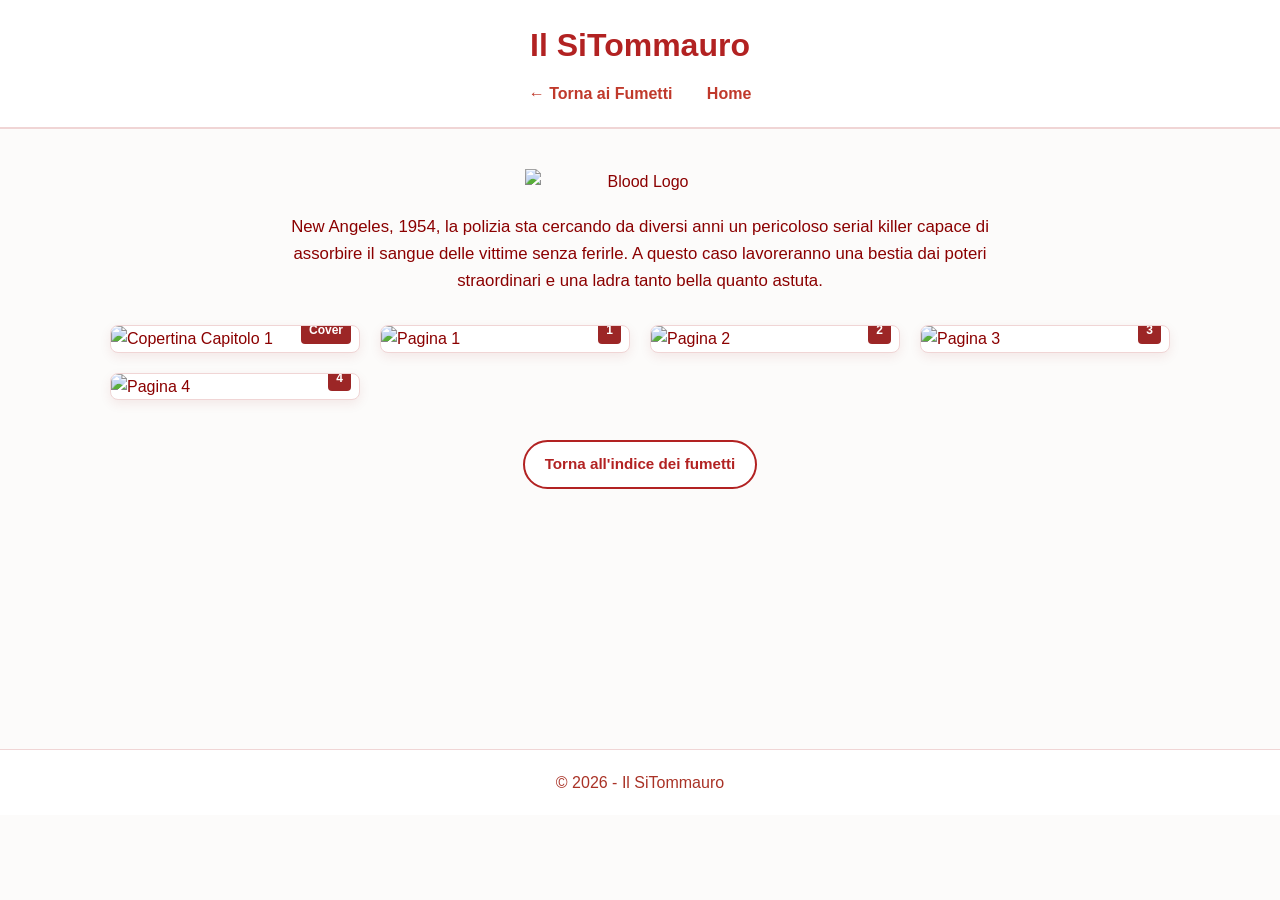
==== blood.html @ 7c71c939 "Add files via upload" ====
<!DOCTYPE html>
<html lang="it">
<head>
    <meta charset="UTF-8">
    <meta name="viewport" content="width=device-width, initial-scale=1.0">
    <title>Il SiTommauro - Blood</title>
    <link rel="stylesheet" href="style.css">
</head>
<body>

    <header>
        <h1>Il SiTommauro</h1>
        <nav>
            <a href="fumetti.html">← Torna ai Fumetti</a>
            <a href="index.html">Home</a>
        </nav>
    </header>

    <main>
        <!-- LOGO E DIDASCALIA INIZIALE -->
        <div style="text-align: center; margin-bottom: 30px;">
            <img src="img/Blood - Logo.png" alt="Blood Logo" class="utopia-logo" style="max-width: 230px; height: auto; display: block; margin: 0 auto 20px auto;">
            <p style="font-size: 1.05rem; line-height: 1.6; max-width: 700px; margin: 0 auto; color: #8b0000;">
                New Angeles, 1954, la polizia sta cercando da diversi anni un pericoloso serial killer capace di assorbire il sangue delle vittime senza ferirle. A questo caso lavoreranno una bestia dai poteri straordinari e una ladra tanto bella quanto astuta.
            </p>
        </div>

        <!-- GRIGLIA DI TAVOLE E COPERTINA DI BLOOD -->
        <div class="utopia-grid">
            <div class="utopia-thumb fade-in" onclick="apriUtopiaLightbox(0)">
                <img src="img/Blood Cap1Cover.png" alt="Copertina Capitolo 1">
                <span class="utopia-page-badge">Cover</span>
            </div>

            <div class="utopia-thumb fade-in" onclick="apriUtopiaLightbox(1)">
                <img src="img/Blood Cap1Pag1.png" alt="Pagina 1">
                <span class="utopia-page-badge">1</span>
            </div>

            <div class="utopia-thumb fade-in" onclick="apriUtopiaLightbox(2)">
                <img src="img/Blood Cap1Pag2.png" alt="Pagina 2">
                <span class="utopia-page-badge">2</span>
            </div>

            <div class="utopia-thumb fade-in" onclick="apriUtopiaLightbox(3)">
                <img src="img/Blood Cap1Pag3.png" alt="Pagina 3">
                <span class="utopia-page-badge">3</span>
            </div>

            <div class="utopia-thumb fade-in" onclick="apriUtopiaLightbox(4)">
                <img src="img/Blood Cap1Pag4.png" alt="Pagina 4">
                <span class="utopia-page-badge">4</span>
            </div>
        </div>

        <div style="text-align: center; margin-top: 40px;">
            <a href="fumetti.html" class="cat-pill" style="display: inline-block; padding: 10px 20px; text-decoration: none;">Torna all'indice dei fumetti</a>
        </div>
    </main>

    <!-- LIGHTBOX DEDICATO PER LO SFOGLIO DI BLOOD -->
    <div id="utopia-lightbox">
        <span class="utopia-lightbox-close" onclick="chiudiUtopiaLightbox()">&times;</span>
        
        <button class="utopia-lightbox-btn utopia-prev-btn" onclick="cambiaPaginaUtopia(-1)">&#10094;</button>
        <img id="utopia-lightbox-img" src="" alt="Zoom Pagina">
        <button class="utopia-lightbox-btn utopia-next-btn" onclick="cambiaPaginaUtopia(1)">&#10095;</button>
    </div>

    <footer>
        <p>&copy; 2026 - Il SiTommauro</p>
    </footer>

    <script>
        const pagineUtopia = [
            'img/Blood Cap1Cover.png',
            'img/Blood Cap1Pag1.png',
            'img/Blood Cap1Pag2.png',
            'img/Blood Cap1Pag3.png',
            'img/Blood Cap1Pag4.png'
        ];

        let indiceUtopiaCorrente = 0;

        function apriUtopiaLightbox(index) {
            indiceUtopiaCorrente = index;
            mostraPaginaUtopia();
            document.getElementById("utopia-lightbox").classList.add("active");
        }

        function mostraPaginaUtopia() {
            const lightboxImg = document.getElementById("utopia-lightbox-img");
            lightboxImg.src = pagineUtopia[indiceUtopiaCorrente];
        }

        function cambiaPaginaUtopia(direzione) {
            indiceUtopiaCorrente += direzione;
            if (indiceUtopiaCorrente < 0) {
                indiceUtopiaCorrente = pagineUtopia.length - 1;
            } else if (indiceUtopiaCorrente >= pagineUtopia.length) {
                indiceUtopiaCorrente = 0;
            }
            mostraPaginaUtopia();
        }

        function chiudiUtopiaLightbox() {
            document.getElementById("utopia-lightbox").classList.remove("active");
        }

        document.getElementById("utopia-lightbox").addEventListener("click", function(e) {
            if (e.target === this) {
                chiudiUtopiaLightbox();
            }
        });

        document.addEventListener("keydown", function(e) {
            const lightbox = document.getElementById("utopia-lightbox");
            if (lightbox.classList.contains("active")) {
                if (e.key === "ArrowLeft") cambiaPaginaUtopia(-1);
                if (e.key === "ArrowRight") cambiaPaginaUtopia(1);
                if (e.key === "Escape") chiudiUtopiaLightbox();
            }
        });

        document.addEventListener("DOMContentLoaded", function () {
            const elementiFade = document.querySelectorAll(".fade-in");
            elementiFade.forEach(el => {
                el.classList.add("visible");
            });
        });
    </script>
</body>
</html>
---- style.css ----
/* ==========================================
   1. STILI GENERALI (Comuni a tutte le pagine)
   ========================================== */
* {
    margin: 0;
    padding: 0;
    box-sizing: border-box;
}

body {
    font-family: 'Segoe UI', Tahoma, Geneva, Verdana, sans-serif;
    background-color: #fcfbfa;
    color: #8b0000;
    line-height: 1.6;
}

header {
    background-color: #ffffff;
    padding: 20px;
    text-align: center;
    border-bottom: 2px solid #f0d5d5;
}

header h1 {
    color: #b22222;
    margin-bottom: 10px;
}

nav a {
    color: #c0392b;
    text-decoration: none;
    margin: 0 15px;
    font-weight: bold;
    transition: color 0.3s;
}

nav a:hover {
    color: #7b241c;
}

main {
    max-width: 1100px;
    margin: 40px auto;
    padding: 0 20px;
    min-height: 60vh;
}

footer {
    text-align: center;
    padding: 20px;
    background-color: #ffffff;
    color: #a93226;
    border-top: 1px solid #f0d5d5;
    margin-top: 40px;
}

/* Effetto dissolvenza universale */
.fade-in {
    opacity: 0;
    transform: translateY(25px);
    transition: opacity 0.8s ease, transform 0.8s ease;
}

.fade-in.visible {
    opacity: 1;
    transform: translateY(0);
}


/* ==========================================
   2. STILI SPECIFICI PER LA HOME PAGE
   ========================================== */
.home-container {
    max-width: 1000px;
    margin: 20px auto;
}

.hero {
    display: flex;
    flex-direction: column;
    gap: 30px;
}

.home-banner img {
    width: 100%;
    max-height: 250px;
    object-fit: cover;
    border-radius: 8px;
    box-shadow: 0 4px 12px rgba(139, 0, 0, 0.1);
}

.profile-layout {
    display: flex;
    align-items: flex-start;
    gap: 30px;
}

.hero-image-small img {
    width: 130px;
    height: 130px;
    object-fit: cover;
    border-radius: 50%;
    border: 3px solid #b22222;
    box-shadow: 0 4px 12px rgba(139, 0, 0, 0.15);
    flex-shrink: 0;
}

.hero-text {
    flex: 1;
    text-align: left;
}

.hero-text h2 {
    color: #b22222;
    font-size: 2rem;
    margin-bottom: 10px;
}

.hero-text p {
    font-size: 1.05rem;
    color: #8b0000;
    margin-bottom: 20px;
    line-height: 1.5;
}

.categories-grid-home {
    display: flex;
    flex-wrap: wrap;
    gap: 15px;
}

.cat-item {
    display: flex;
    flex-direction: column;
    align-items: center;
    width: 105px;
}

.cat-card {
    width: 105px;
    height: 105px;
    background-size: cover;
    background-position: center;
    border-radius: 8px;
    position: relative;
    overflow: hidden;
    display: flex;
    align-items: flex-end;
    text-decoration: none;
    border: 2px solid #b22222;
    box-shadow: 0 3px 8px rgba(139, 0, 0, 0.1);
    transition: transform 0.3s ease, box-shadow 0.3s ease;
}

.cat-card span {
    width: 100%;
    padding: 4px 2px;
    background: rgba(139, 0, 0, 0.85);
    color: #ffffff;
    font-size: 0.75rem;
    font-weight: bold;
    text-align: center;
    line-height: 1.2;
    transition: background 0.3s ease;
}

.cat-card:hover {
    transform: translateY(-4px);
    box-shadow: 0 6px 14px rgba(139, 0, 0, 0.25);
}

.cat-card:hover span {
    background: rgba(178, 34, 34, 0.95);
}

.cat-desc {
    font-size: 0.72rem;
    color: #8b0000;
    text-align: center;
    margin-top: 5px;
    line-height: 1.2;
    font-weight: 600;
}

.cat-pill {
    background-color: #ffffff;
    color: #b22222;
    border: 2px solid #b22222;
    padding: 10px 18px;
    border-radius: 30px;
    text-decoration: none;
    font-weight: bold;
    font-size: 0.95rem;
    transition: all 0.3s ease;
}

.cat-pill:hover {
    background-color: #b22222;
    color: #ffffff;
}


/* ==========================================
   3. STILI SPECIFICI PER LA GALLERIA E INDICE FUMETTI
   ========================================== */
.grid-container {
    display: grid;
    grid-template-columns: repeat(auto-fit, minmax(280px, 1fr));
    gap: 25px;
}

.gallery-item {
    cursor: pointer;
    overflow: hidden;
    border-radius: 8px;
    box-shadow: 0 4px 12px rgba(139, 0, 0, 0.08);
    background: #fff;
}

.gallery-item img {
    width: 100%;
    height: auto;
    display: block;
    border-radius: 8px;
    transition: transform 0.4s ease, filter 0.3s ease;
}

.gallery-item img:hover {
    transform: scale(1.03);
    filter: brightness(1.05);
}

.comics-grid {
    display: grid;
    grid-template-columns: repeat(auto-fill, minmax(180px, 1fr));
    gap: 20px;
}

.comic-card-item {
    background: #ffffff;
    border-radius: 8px;
    overflow: hidden;
    border: 1px solid #f0d5d5;
    box-shadow: 0 4px 10px rgba(139, 0, 0, 0.06);
    transition: transform 0.3s ease, box-shadow 0.3s ease;
}

.comic-card-item:hover {
    transform: translateY(-4px);
    box-shadow: 0 6px 16px rgba(139, 0, 0, 0.15);
}

.comic-thumb {
    width: 100%;
    aspect-ratio: 3 / 4;
    background-size: cover;
    background-position: center;
}

.comic-title {
    padding: 10px;
    text-align: center;
    font-weight: bold;
    color: #b22222;
    font-size: 0.9rem;
}


/* ==========================================
   4. STILI SPECIFICI PER LA PAGINA UTOPIA
   ========================================== */
.utopia-logo {
    max-width: 230px;
    height: auto;
    display: block;
    margin: 0 auto 20px auto;
}

.utopia-grid {
    display: grid;
    grid-template-columns: repeat(auto-fit, minmax(220px, 1fr));
    gap: 20px;
}

.utopia-thumb {
    cursor: pointer;
    overflow: hidden;
    border-radius: 8px;
    background: #ffffff;
    box-shadow: 0 4px 12px rgba(139, 0, 0, 0.08);
    border: 1px solid #f0d5d5;
    position: relative;
    transition: transform 0.3s ease, box-shadow 0.3s ease;
}

.utopia-thumb:hover {
    transform: scale(1.03);
    box-shadow: 0 6px 18px rgba(139, 0, 0, 0.15);
}

.utopia-thumb img {
    width: 100%;
    height: auto;
    display: block;
    border-radius: 8px;
}

.utopia-page-badge {
    position: absolute;
    bottom: 8px;
    right: 8px;
    background: rgba(139, 0, 0, 0.85);
    color: #ffffff;
    padding: 3px 8px;
    font-size: 0.75rem;
    font-weight: bold;
    border-radius: 4px;
}


/* ==========================================
   5. LIGHTBOX PER GALLERIA E UTOPIA
   ========================================== */
/* Lightbox generico */
#lightbox {
    position: fixed;
    top: 0;
    left: 0;
    width: 100%;
    height: 100%;
    background-color: rgba(0, 0, 0, 0.9);
    display: flex;
    justify-content: center;
    align-items: center;
    z-index: 1000;
    opacity: 0;
    pointer-events: none;
    transition: opacity 0.3s ease;
}

#lightbox.active {
    opacity: 1;
    pointer-events: auto;
}

#lightbox img {
    max-width: 85%;
    max-height: 90vh;
    object-fit: contain;
    border-radius: 4px;
}

.lightbox-close {
    position: absolute;
    top: 20px;
    right: 25px;
    color: white;
    font-size: 2.5rem;
    font-weight: bold;
    cursor: pointer;
}

/* Lightbox specifico per Utopia con frecce */
#utopia-lightbox {
    position: fixed;
    top: 0;
    left: 0;
    width: 100%;
    height: 100%;
    background-color: rgba(0, 0, 0, 0.9);
    display: flex;
    justify-content: center;
    align-items: center;
    z-index: 1000;
    opacity: 0;
    pointer-events: none;
    transition: opacity 0.3s ease;
}

#utopia-lightbox.active {
    opacity: 1;
    pointer-events: auto;
}

#utopia-lightbox img {
    max-width: 85%;
    max-height: 90vh;
    object-fit: contain;
    border-radius: 4px;
    box-shadow: 0 8px 30px rgba(0, 0, 0, 0.5);
}

.utopia-lightbox-btn {
    position: absolute;
    top: 50%;
    transform: translateY(-50%);
    background: rgba(178, 34, 34, 0.7);
    color: white;
    border: none;
    font-size: 2rem;
    padding: 15px 18px;
    cursor: pointer;
    border-radius: 50%;
    transition: background 0.3s;
    user-select: none;
}

.utopia-lightbox-btn:hover {
    background: rgba(178, 34, 34, 1);
}

.utopia-prev-btn { left: 20px; }
.utopia-next-btn { right: 20px; }

.utopia-lightbox-close {
    position: absolute;
    top: 20px;
    right: 25px;
    color: white;
    font-size: 2.5rem;
    font-weight: bold;
    cursor: pointer;
    user-select: none;
}


/* ==========================================
   6. RESPONSIVE PER SMARTPHONE
   ========================================== */
@media (max-width: 600px) {
    .profile-layout {
        flex-direction: column;
        align-items: center;
        text-align: center;
    }

    .hero-text {
        text-align: center;
    }

    .categories-grid-home {
        justify-content: center;
    }

    .utopia-logo {
        max-width: 180px;
    }

    .utopia-grid {
        grid-template-columns: repeat(auto-fit, minmax(140px, 1fr));
        gap: 12px;
    }

    .utopia-lightbox-btn {
        padding: 10px 14px;
        font-size: 1.5rem;
    }
}
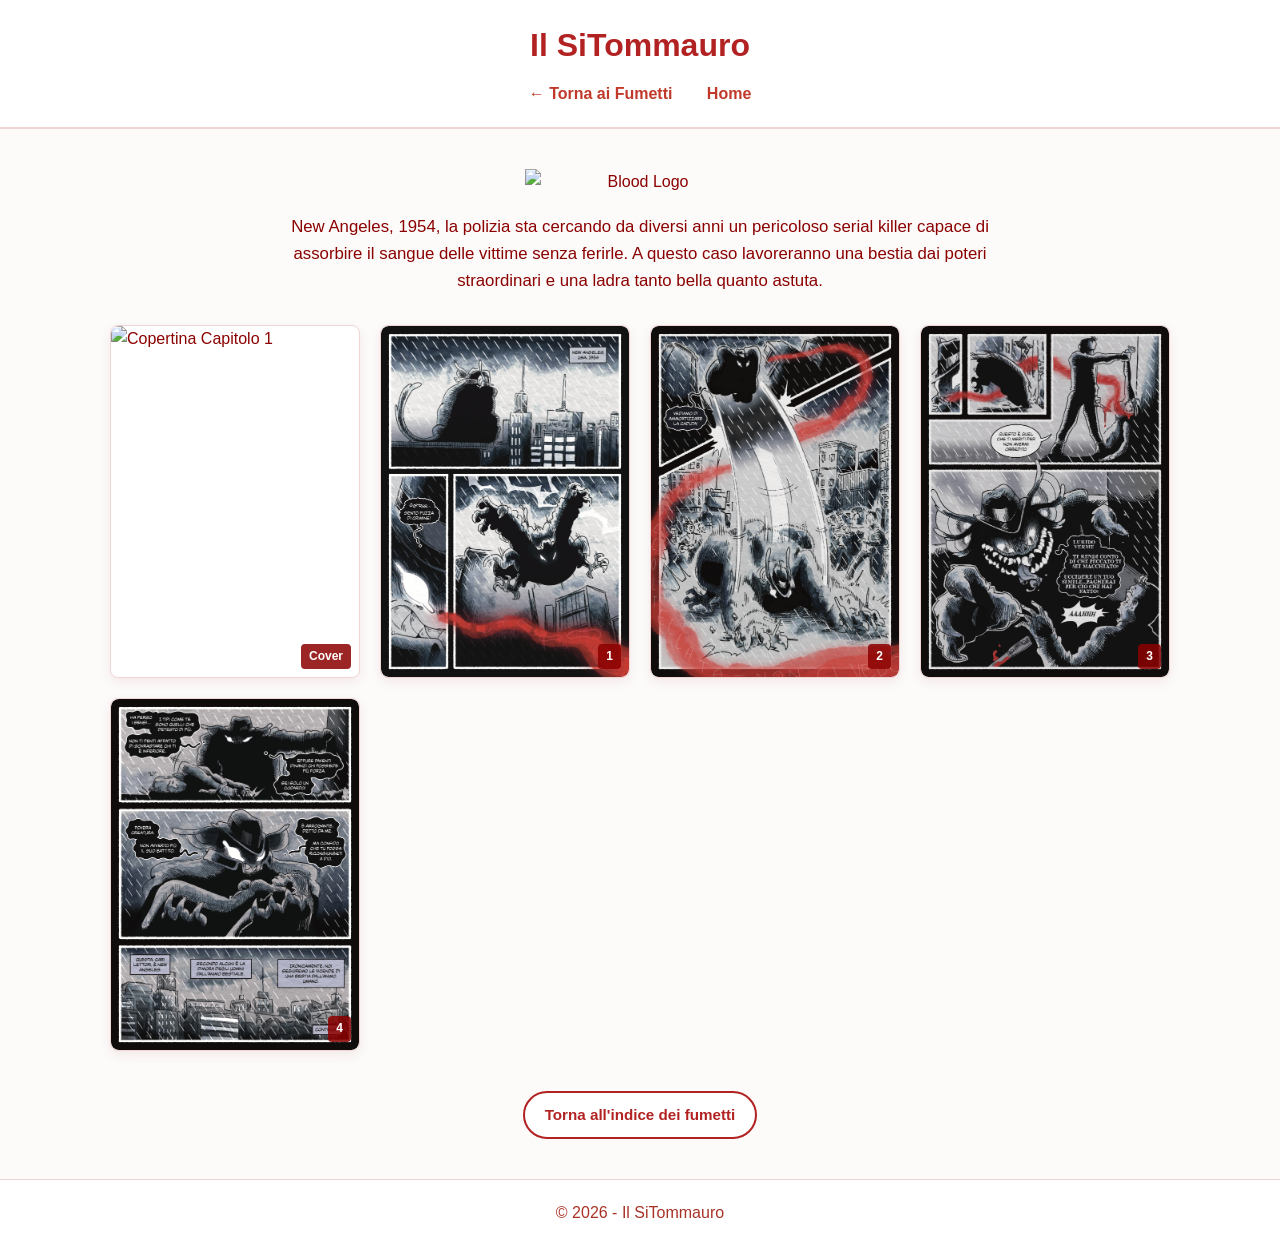
==== commit b0cb11a9: "Update blood.html" ====
--- a/blood.html
+++ b/blood.html
@@ -11,7 +11,7 @@
     <header>
         <h1>Il SiTommauro</h1>
         <nav>
-            <a href="fumetti.html">← Torna ai Fumetti</a>
+            <a href="fumetti.html">&larr; Torna ai Fumetti</a>
             <a href="index.html">Home</a>
         </nav>
     </header>
@@ -19,7 +19,7 @@
     <main>
         <!-- LOGO E DIDASCALIA INIZIALE -->
         <div style="text-align: center; margin-bottom: 30px;">
-            <img src="img/Blood - Logo.png" alt="Blood Logo" class="utopia-logo" style="max-width: 230px; height: auto; display: block; margin: 0 auto 20px auto;">
+            <img src="Blood - Logo.png" alt="Blood Logo" class="utopia-logo" style="max-width: 230px; height: auto; display: block; margin: 0 auto 20px auto;">
             <p style="font-size: 1.05rem; line-height: 1.6; max-width: 700px; margin: 0 auto; color: #8b0000;">
                 New Angeles, 1954, la polizia sta cercando da diversi anni un pericoloso serial killer capace di assorbire il sangue delle vittime senza ferirle. A questo caso lavoreranno una bestia dai poteri straordinari e una ladra tanto bella quanto astuta.
             </p>
@@ -28,27 +28,27 @@
         <!-- GRIGLIA DI TAVOLE E COPERTINA DI BLOOD -->
         <div class="utopia-grid">
             <div class="utopia-thumb fade-in" onclick="apriUtopiaLightbox(0)">
-                <img src="img/Blood Cap1Cover.png" alt="Copertina Capitolo 1">
+                <img src="Blood Cap1Cover.png" alt="Copertina Capitolo 1">
                 <span class="utopia-page-badge">Cover</span>
             </div>
 
             <div class="utopia-thumb fade-in" onclick="apriUtopiaLightbox(1)">
-                <img src="img/Blood Cap1Pag1.png" alt="Pagina 1">
+                <img src="Blood Cap1Pag1.png" alt="Pagina 1">
                 <span class="utopia-page-badge">1</span>
             </div>
 
             <div class="utopia-thumb fade-in" onclick="apriUtopiaLightbox(2)">
-                <img src="img/Blood Cap1Pag2.png" alt="Pagina 2">
+                <img src="Blood Cap1Pag2.png" alt="Pagina 2">
                 <span class="utopia-page-badge">2</span>
             </div>
 
             <div class="utopia-thumb fade-in" onclick="apriUtopiaLightbox(3)">
-                <img src="img/Blood Cap1Pag3.png" alt="Pagina 3">
+                <img src="Blood Cap1Pag3.png" alt="Pagina 3">
                 <span class="utopia-page-badge">3</span>
             </div>
 
             <div class="utopia-thumb fade-in" onclick="apriUtopiaLightbox(4)">
-                <img src="img/Blood Cap1Pag4.png" alt="Pagina 4">
+                <img src="Blood Cap1Pag4.png" alt="Pagina 4">
                 <span class="utopia-page-badge">4</span>
             </div>
         </div>
@@ -73,11 +73,11 @@
 
     <script>
         const pagineUtopia = [
-            'img/Blood Cap1Cover.png',
-            'img/Blood Cap1Pag1.png',
-            'img/Blood Cap1Pag2.png',
-            'img/Blood Cap1Pag3.png',
-            'img/Blood Cap1Pag4.png'
+            'Blood Cap1Cover.png',
+            'Blood Cap1Pag1.png',
+            'Blood Cap1Pag2.png',
+            'Blood Cap1Pag3.png',
+            'Blood Cap1Pag4.png'
         ];
 
         let indiceUtopiaCorrente = 0;
@@ -130,4 +130,4 @@
         });
     </script>
 </body>
-</html>+</html>
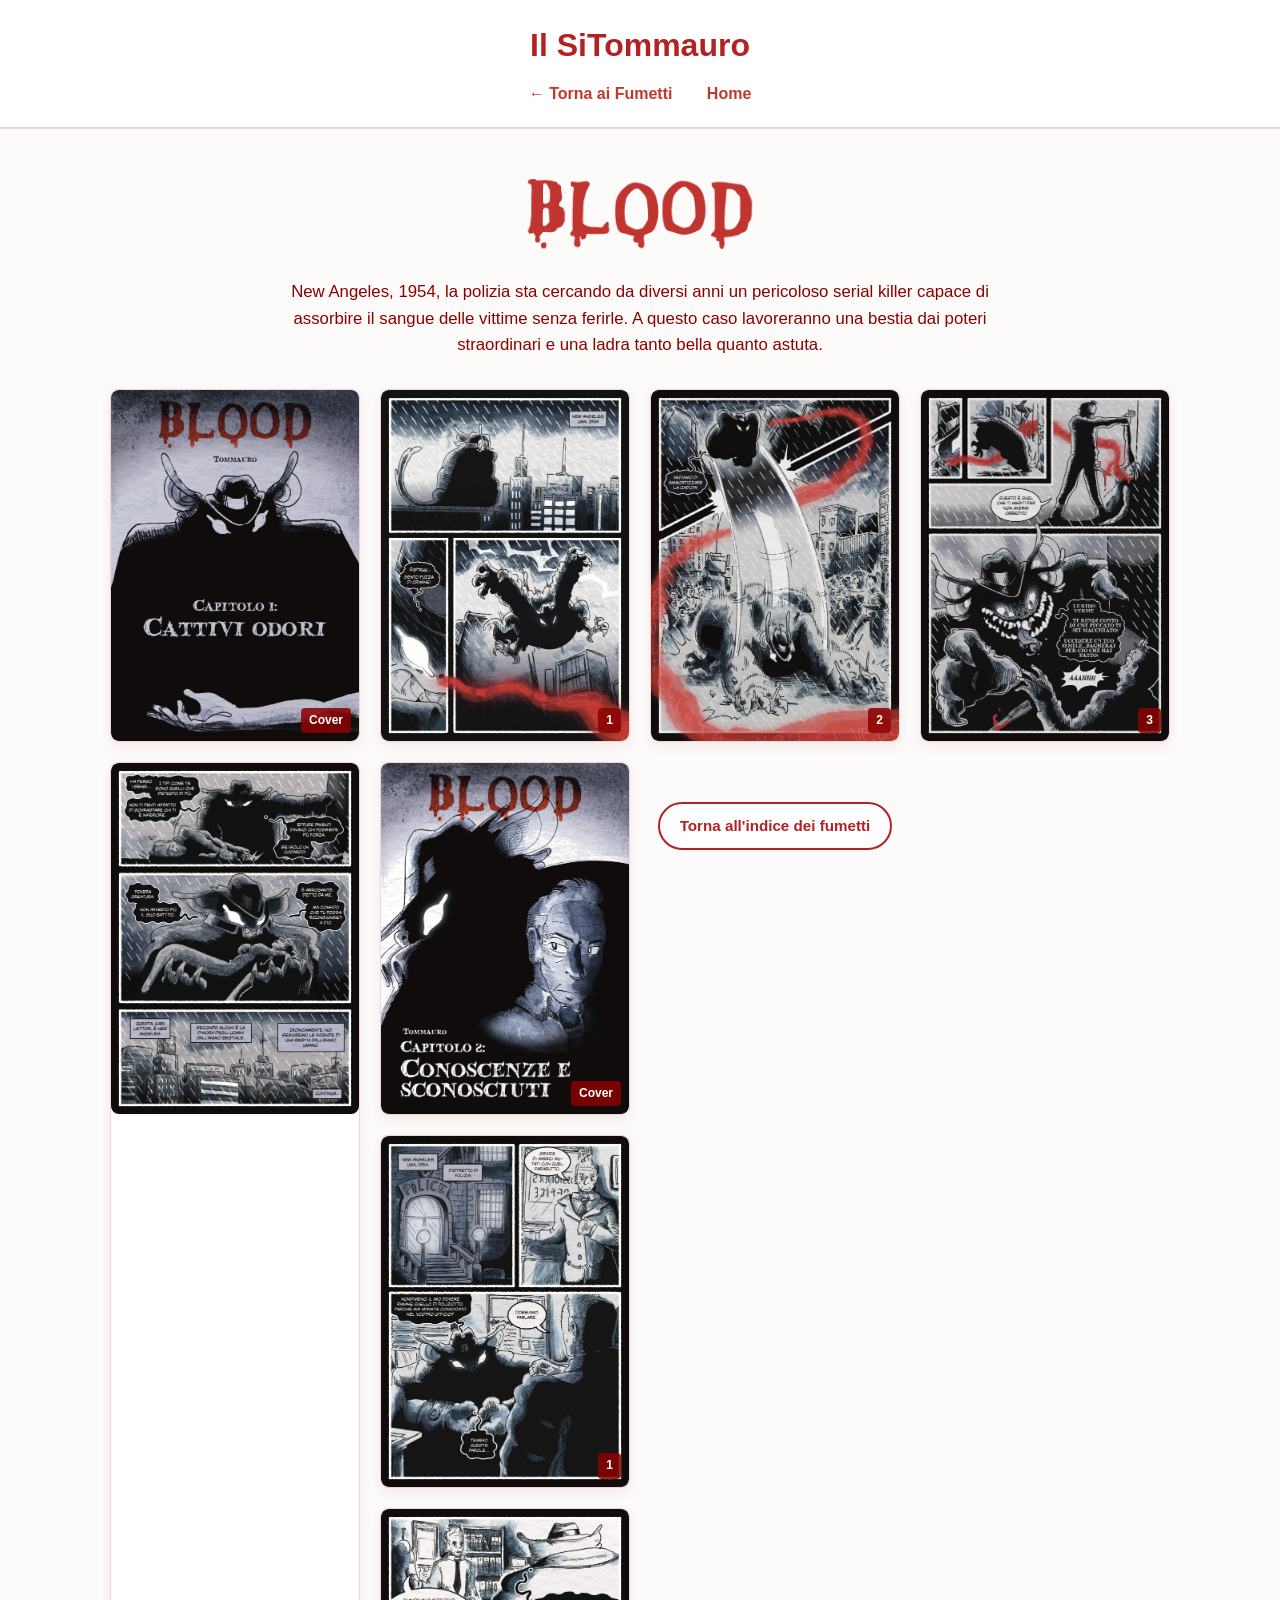
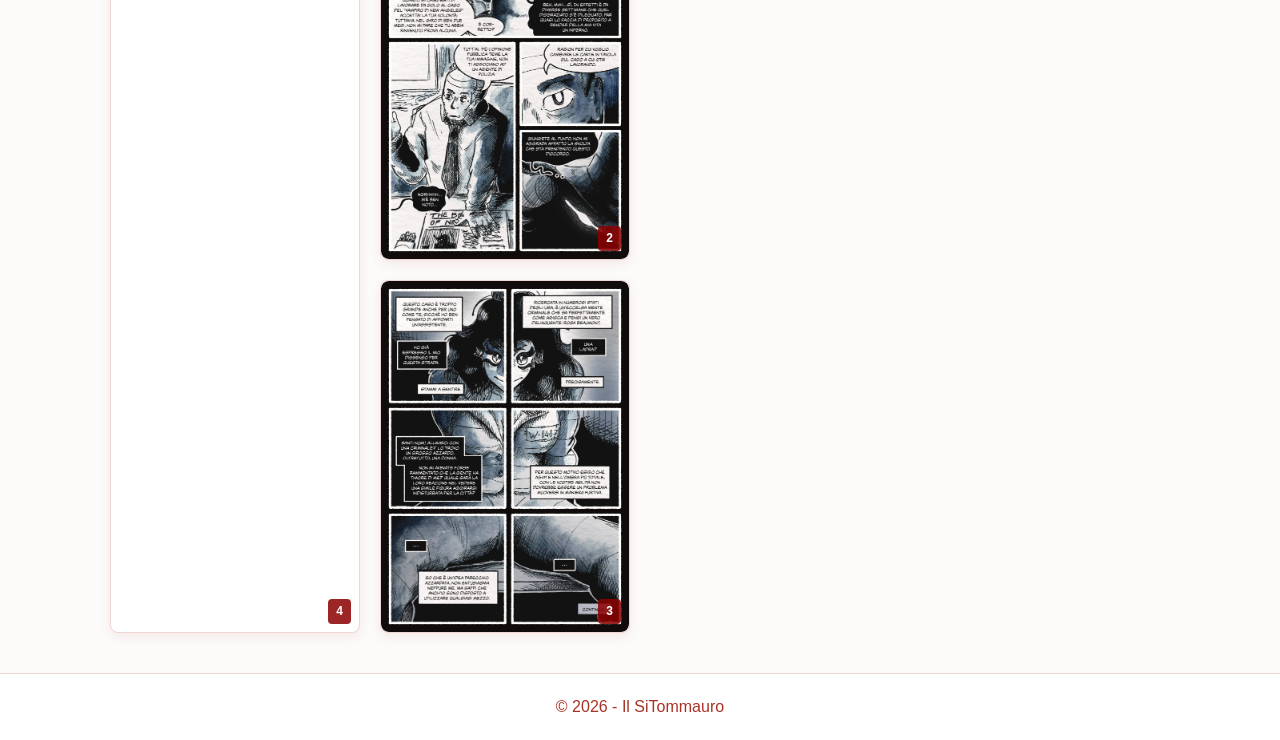
==== commit fffc37dd: "Update blood.html" ====
--- a/blood.html
+++ b/blood.html
@@ -50,6 +50,27 @@
             <div class="utopia-thumb fade-in" onclick="apriUtopiaLightbox(4)">
                 <img src="Blood Cap1Pag4.png" alt="Pagina 4">
                 <span class="utopia-page-badge">4</span>
+            </div>
+
+            <div class="utopia-grid">
+            <div class="utopia-thumb fade-in" onclick="apriUtopiaLightbox(0)">
+                <img src="Blood Cap2Cover.png" alt="Copertina Capitolo 2">
+                <span class="utopia-page-badge">Cover</span>
+            </div>
+
+            <div class="utopia-thumb fade-in" onclick="apriUtopiaLightbox(1)">
+                <img src="Blood Cap2Pag1.png" alt="Pagina 1">
+                <span class="utopia-page-badge">1</span>
+            </div>
+
+            <div class="utopia-thumb fade-in" onclick="apriUtopiaLightbox(2)">
+                <img src="Blood Cap2Pag2.png" alt="Pagina 2">
+                <span class="utopia-page-badge">2</span>
+            </div>
+
+            <div class="utopia-thumb fade-in" onclick="apriUtopiaLightbox(3)">
+                <img src="Blood Cap2Pag3.png" alt="Pagina 3">
+                <span class="utopia-page-badge">3</span>
             </div>
         </div>
 
--- a/style.css
+++ b/style.css
@@ -8,7 +8,8 @@
 }
 
 body {
-    font-family: 'Segoe UI', Tahoma, Geneva, Verdana, sans-serif;
+    font-family: 'Lexend', 'Segoe UI', Tahoma, Geneva, Verdana, sans-serif;
+    font-weight: 500;
     background-color: #fcfbfa;
     color: #8b0000;
     line-height: 1.6;
@@ -455,4 +456,4 @@
         padding: 10px 14px;
         font-size: 1.5rem;
     }
-}+}
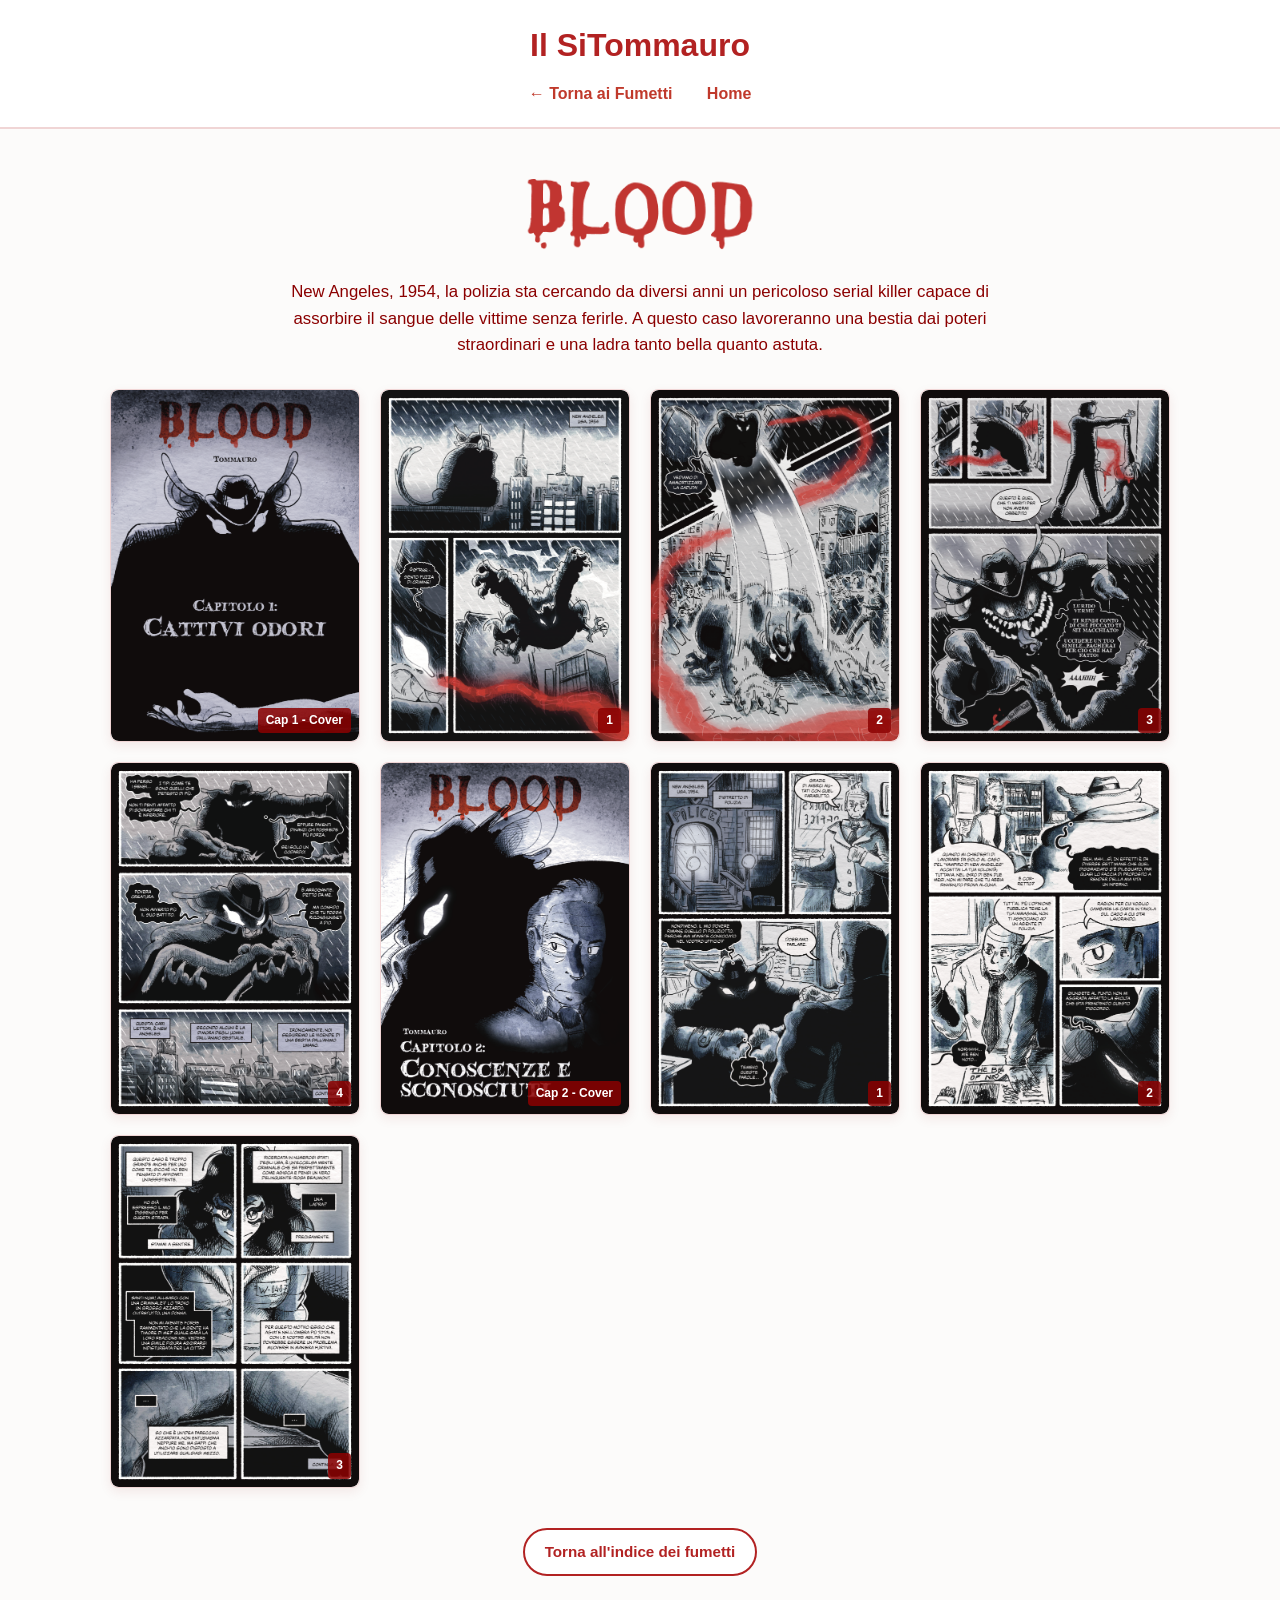
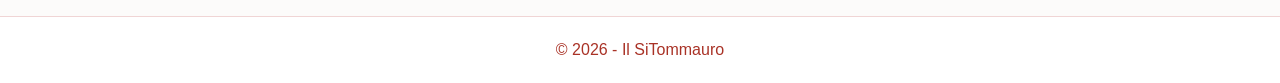
==== commit a23c3eca: "Update blood.html" ====
--- a/blood.html
+++ b/blood.html
@@ -4,6 +4,11 @@
     <meta charset="UTF-8">
     <meta name="viewport" content="width=device-width, initial-scale=1.0">
     <title>Il SiTommauro - Blood</title>
+    <!-- Google Fonts: Lexend -->
+    <link rel="preconnect" href="https://fonts.googleapis.com">
+    <link rel="preconnect" href="https://fonts.gstatic.com" crossorigin>
+    <link href="https://fonts.googleapis.com/css2?family=Lexend:wght@500&display=swap" rel="stylesheet">
+    
     <link rel="stylesheet" href="style.css">
 </head>
 <body>
@@ -25,11 +30,12 @@
             </p>
         </div>
 
-        <!-- GRIGLIA DI TAVOLE E COPERTINA DI BLOOD -->
+        <!-- GRIGLIA DI TAVOLE E COPERTINE DI BLOOD -->
         <div class="utopia-grid">
+            <!-- CAPITOLO 1 -->
             <div class="utopia-thumb fade-in" onclick="apriUtopiaLightbox(0)">
                 <img src="Blood Cap1Cover.png" alt="Copertina Capitolo 1">
-                <span class="utopia-page-badge">Cover</span>
+                <span class="utopia-page-badge">Cap 1 - Cover</span>
             </div>
 
             <div class="utopia-thumb fade-in" onclick="apriUtopiaLightbox(1)">
@@ -52,23 +58,23 @@
                 <span class="utopia-page-badge">4</span>
             </div>
 
-            <div class="utopia-grid">
-            <div class="utopia-thumb fade-in" onclick="apriUtopiaLightbox(0)">
+            <!-- CAPITOLO 2 -->
+            <div class="utopia-thumb fade-in" onclick="apriUtopiaLightbox(5)">
                 <img src="Blood Cap2Cover.png" alt="Copertina Capitolo 2">
-                <span class="utopia-page-badge">Cover</span>
+                <span class="utopia-page-badge">Cap 2 - Cover</span>
             </div>
 
-            <div class="utopia-thumb fade-in" onclick="apriUtopiaLightbox(1)">
+            <div class="utopia-thumb fade-in" onclick="apriUtopiaLightbox(6)">
                 <img src="Blood Cap2Pag1.png" alt="Pagina 1">
                 <span class="utopia-page-badge">1</span>
             </div>
 
-            <div class="utopia-thumb fade-in" onclick="apriUtopiaLightbox(2)">
+            <div class="utopia-thumb fade-in" onclick="apriUtopiaLightbox(7)">
                 <img src="Blood Cap2Pag2.png" alt="Pagina 2">
                 <span class="utopia-page-badge">2</span>
             </div>
 
-            <div class="utopia-thumb fade-in" onclick="apriUtopiaLightbox(3)">
+            <div class="utopia-thumb fade-in" onclick="apriUtopiaLightbox(8)">
                 <img src="Blood Cap2Pag3.png" alt="Pagina 3">
                 <span class="utopia-page-badge">3</span>
             </div>
@@ -98,7 +104,11 @@
             'Blood Cap1Pag1.png',
             'Blood Cap1Pag2.png',
             'Blood Cap1Pag3.png',
-            'Blood Cap1Pag4.png'
+            'Blood Cap1Pag4.png',
+            'Blood Cap2Cover.png',
+            'Blood Cap2Pag1.png',
+            'Blood Cap2Pag2.png',
+            'Blood Cap2Pag3.png'
         ];
 
         let indiceUtopiaCorrente = 0;
